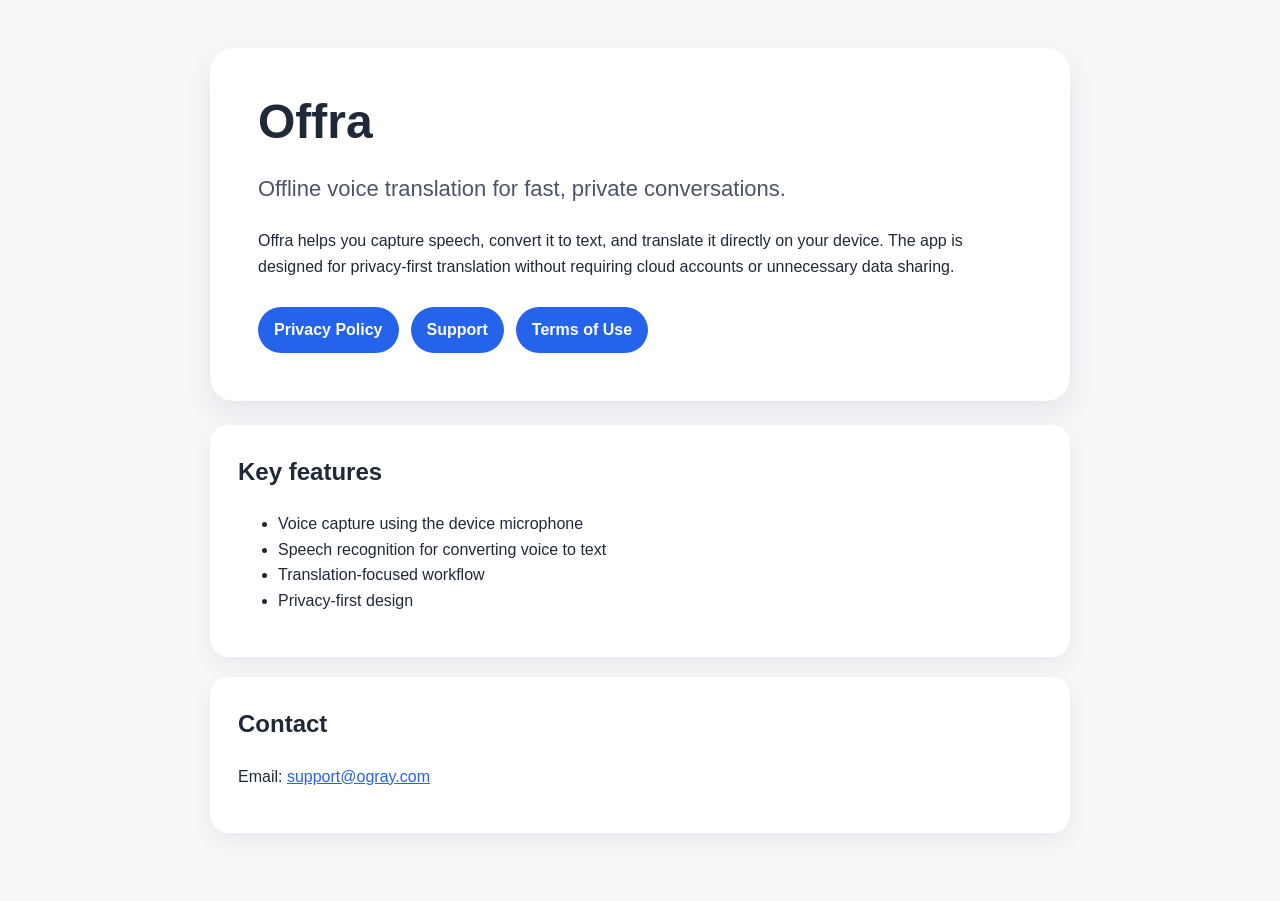
==== index.html @ 6b56398b "initial commit" ====
<!DOCTYPE html>
<html lang="en">
<head>
  <meta charset="UTF-8" />
  <meta name="viewport" content="width=device-width, initial-scale=1.0" />
  <title>Offra - Offline Voice Translation</title>
  <link rel="stylesheet" href="style.css" />
</head>
<body>
  <main class="container">
    <section class="hero">
      <h1>Offra</h1>
      <p class="subtitle">Offline voice translation for fast, private conversations.</p>
      <p>
        Offra helps you capture speech, convert it to text, and translate it directly on your device.
        The app is designed for privacy-first translation without requiring cloud accounts or unnecessary data sharing.
      </p>
      <div class="links">
        <a href="privacy.html">Privacy Policy</a>
        <a href="support.html">Support</a>
        <a href="terms.html">Terms of Use</a>
      </div>
    </section>

    <section class="card">
      <h2>Key features</h2>
      <ul>
        <li>Voice capture using the device microphone</li>
        <li>Speech recognition for converting voice to text</li>
        <li>Translation-focused workflow</li>
        <li>Privacy-first design</li>
      </ul>
    </section>

    <section class="card">
      <h2>Contact</h2>
      <p>Email: <a href="mailto:support@ogray.com">support@ogray.com</a></p>
    </section>
  </main>
</body>
</html>
---- style.css ----
* {
  box-sizing: border-box;
}

body {
  margin: 0;
  font-family: -apple-system, BlinkMacSystemFont, "Segoe UI", Arial, sans-serif;
  background: #f6f7f9;
  color: #1f2937;
  line-height: 1.6;
}

.container {
  max-width: 900px;
  margin: 0 auto;
  padding: 48px 20px;
}

.hero {
  background: #ffffff;
  border-radius: 24px;
  padding: 48px;
  box-shadow: 0 12px 30px rgba(15, 23, 42, 0.08);
  margin-bottom: 24px;
}

h1 {
  font-size: 48px;
  line-height: 1.1;
  margin: 0 0 16px;
}

h2 {
  margin-top: 0;
}

.subtitle {
  font-size: 22px;
  color: #4b5563;
}

.card {
  background: #ffffff;
  border-radius: 18px;
  padding: 28px;
  margin: 20px 0;
  box-shadow: 0 8px 22px rgba(15, 23, 42, 0.06);
}

.links {
  display: flex;
  flex-wrap: wrap;
  gap: 12px;
  margin-top: 28px;
}

a {
  color: #2563eb;
}

.links a {
  display: inline-block;
  text-decoration: none;
  background: #2563eb;
  color: #ffffff;
  padding: 10px 16px;
  border-radius: 999px;
  font-weight: 600;
}

.updated {
  color: #6b7280;
}

@media (max-width: 640px) {
  h1 {
    font-size: 38px;
  }

  .hero {
    padding: 32px 24px;
  }
}
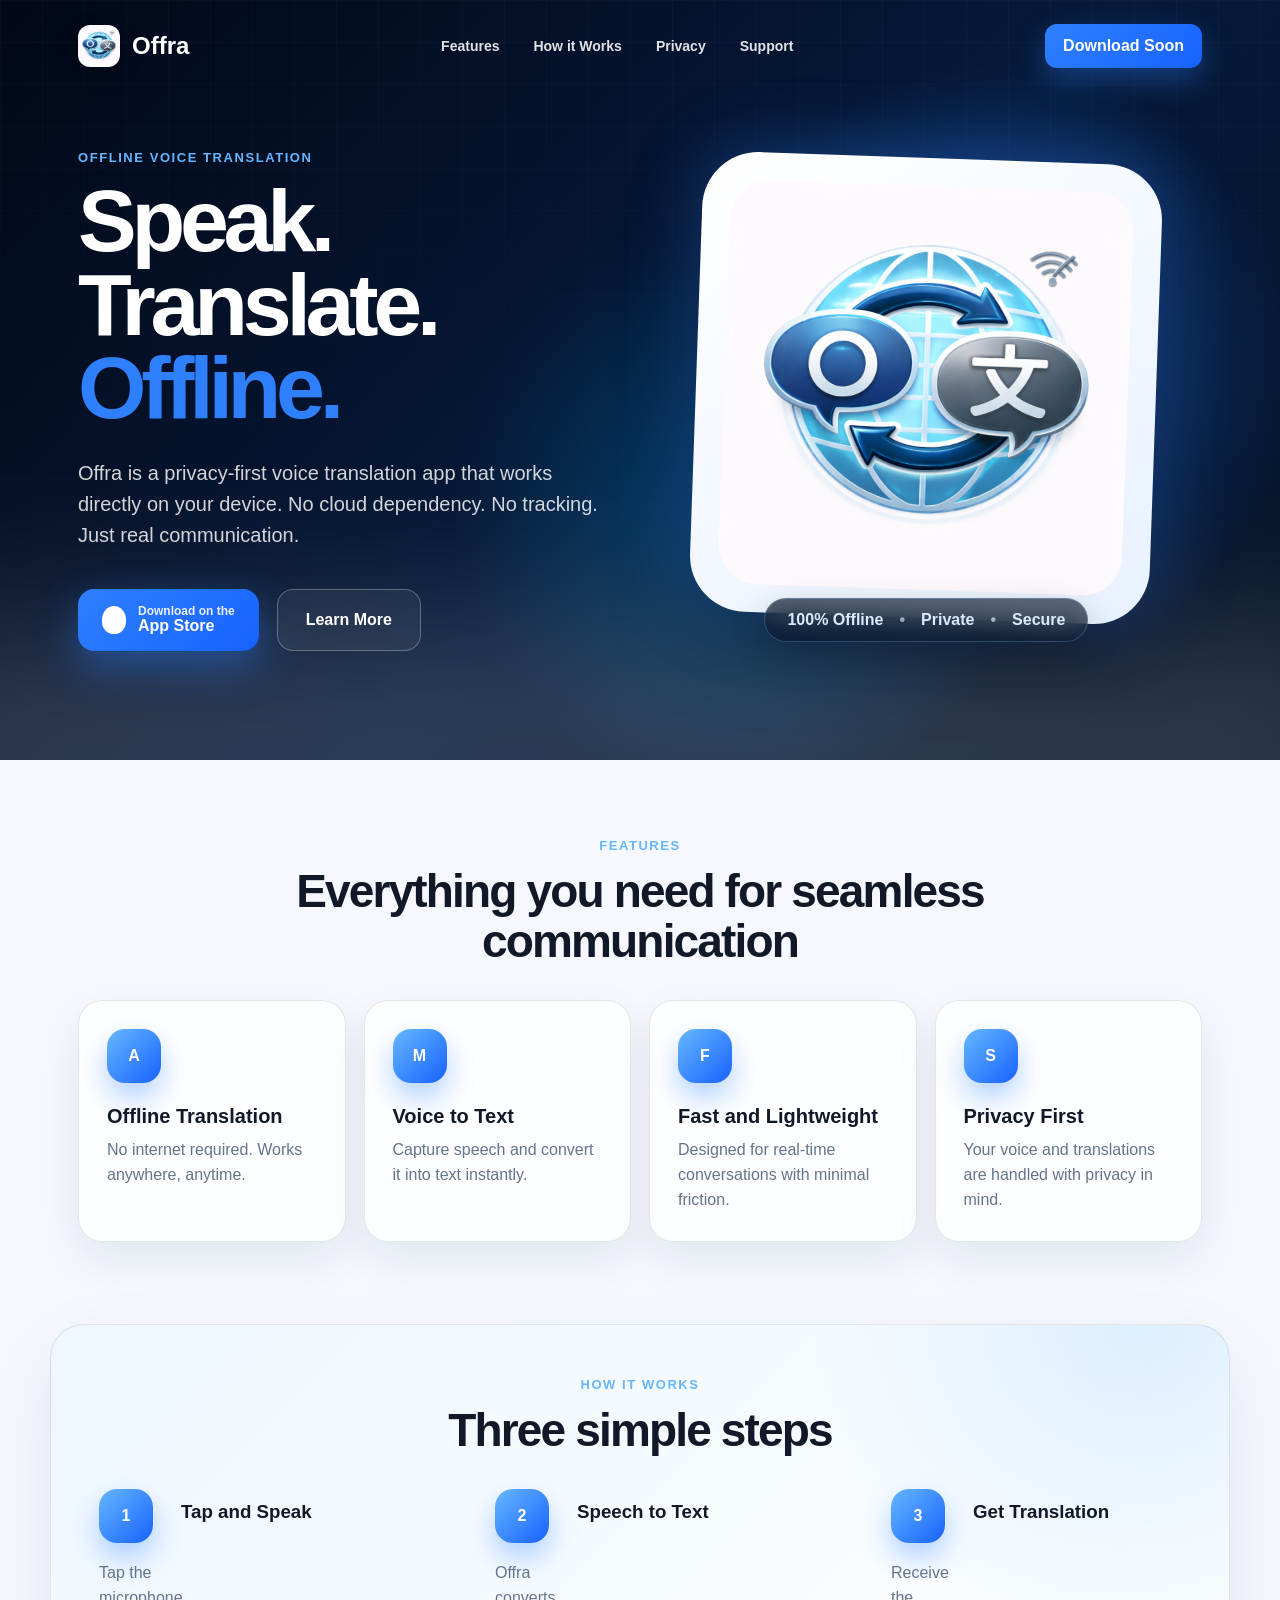
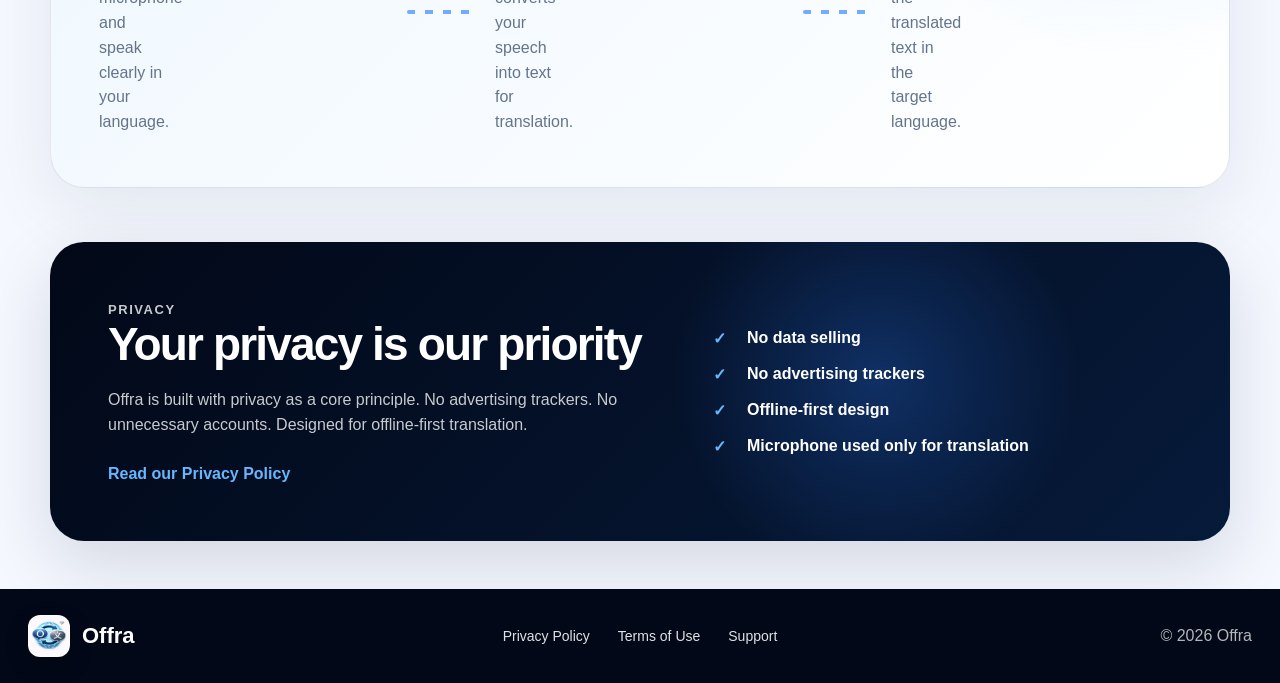
==== commit 0147629b: "updated design" ====
--- a/index.html
+++ b/index.html
@@ -4,38 +4,157 @@
   <meta charset="UTF-8" />
   <meta name="viewport" content="width=device-width, initial-scale=1.0" />
   <title>Offra - Offline Voice Translation</title>
+  <meta name="description" content="Offra is a privacy-first offline voice translation app for fast, secure communication." />
   <link rel="stylesheet" href="style.css" />
 </head>
 <body>
-  <main class="container">
+  <header class="site-header">
+    <a class="brand" href="index.html">
+      <img src="offra-icon.png" alt="Offra app icon" />
+      <span>Offra</span>
+    </a>
+
+    <nav>
+      <a href="#features">Features</a>
+      <a href="#how">How it Works</a>
+      <a href="#privacy">Privacy</a>
+      <a href="support.html">Support</a>
+    </nav>
+
+    <a class="header-button" href="#">Download Soon</a>
+  </header>
+
+  <main>
     <section class="hero">
-      <h1>Offra</h1>
-      <p class="subtitle">Offline voice translation for fast, private conversations.</p>
-      <p>
-        Offra helps you capture speech, convert it to text, and translate it directly on your device.
-        The app is designed for privacy-first translation without requiring cloud accounts or unnecessary data sharing.
-      </p>
-      <div class="links">
-        <a href="privacy.html">Privacy Policy</a>
-        <a href="support.html">Support</a>
-        <a href="terms.html">Terms of Use</a>
+      <div class="hero-bg"></div>
+
+      <div class="hero-content">
+        <div class="hero-text">
+          <p class="eyebrow">Offline voice translation</p>
+          <h1>Speak.<br />Translate.<br /><span>Offline.</span></h1>
+          <p class="hero-description">
+            Offra is a privacy-first voice translation app that works directly on your device.
+            No cloud dependency. No tracking. Just real communication.
+          </p>
+
+          <div class="hero-actions">
+            <a class="app-store-button" href="#">
+              <span class="apple">Apple</span>
+              <span>
+                <small>Download on the</small>
+                App Store
+              </span>
+            </a>
+            <a class="secondary-button" href="#features">Learn More</a>
+          </div>
+        </div>
+
+        <div class="hero-visual">
+          <div class="icon-card">
+            <img src="offra-icon.png" alt="Offra translation icon" />
+          </div>
+          <div class="trust-pill">
+            <span>100% Offline</span>
+            <span>Private</span>
+            <span>Secure</span>
+          </div>
+        </div>
       </div>
     </section>
 
-    <section class="card">
-      <h2>Key features</h2>
-      <ul>
-        <li>Voice capture using the device microphone</li>
-        <li>Speech recognition for converting voice to text</li>
-        <li>Translation-focused workflow</li>
-        <li>Privacy-first design</li>
+    <section id="features" class="section">
+      <p class="section-label">Features</p>
+      <h2>Everything you need for seamless communication</h2>
+
+      <div class="feature-grid">
+        <article class="feature-card">
+          <div class="feature-icon">A</div>
+          <h3>Offline Translation</h3>
+          <p>No internet required. Works anywhere, anytime.</p>
+        </article>
+
+        <article class="feature-card">
+          <div class="feature-icon">M</div>
+          <h3>Voice to Text</h3>
+          <p>Capture speech and convert it into text instantly.</p>
+        </article>
+
+        <article class="feature-card">
+          <div class="feature-icon">F</div>
+          <h3>Fast and Lightweight</h3>
+          <p>Designed for real-time conversations with minimal friction.</p>
+        </article>
+
+        <article class="feature-card">
+          <div class="feature-icon">S</div>
+          <h3>Privacy First</h3>
+          <p>Your voice and translations are handled with privacy in mind.</p>
+        </article>
+      </div>
+    </section>
+
+    <section id="how" class="how-section">
+      <p class="section-label">How it works</p>
+      <h2>Three simple steps</h2>
+
+      <div class="steps">
+        <article class="step">
+          <div class="step-circle">1</div>
+          <h3>Tap and Speak</h3>
+          <p>Tap the microphone and speak clearly in your language.</p>
+        </article>
+
+        <div class="step-line"></div>
+
+        <article class="step">
+          <div class="step-circle">2</div>
+          <h3>Speech to Text</h3>
+          <p>Offra converts your speech into text for translation.</p>
+        </article>
+
+        <div class="step-line"></div>
+
+        <article class="step">
+          <div class="step-circle">3</div>
+          <h3>Get Translation</h3>
+          <p>Receive the translated text in the target language.</p>
+        </article>
+      </div>
+    </section>
+
+    <section id="privacy" class="privacy-section">
+      <div>
+        <p class="section-label">Privacy</p>
+        <h2>Your privacy is our priority</h2>
+        <p>
+          Offra is built with privacy as a core principle. No advertising trackers.
+          No unnecessary accounts. Designed for offline-first translation.
+        </p>
+        <a href="privacy.html">Read our Privacy Policy</a>
+      </div>
+
+      <ul class="privacy-list">
+        <li>No data selling</li>
+        <li>No advertising trackers</li>
+        <li>Offline-first design</li>
+        <li>Microphone used only for translation</li>
       </ul>
     </section>
+  </main>
 
-    <section class="card">
-      <h2>Contact</h2>
-      <p>Email: <a href="mailto:support@ogray.com">support@ogray.com</a></p>
-    </section>
-  </main>
+  <footer>
+    <a class="footer-brand" href="index.html">
+      <img src="offra-icon.png" alt="Offra icon" />
+      <span>Offra</span>
+    </a>
+
+    <div class="footer-links">
+      <a href="privacy.html">Privacy Policy</a>
+      <a href="terms.html">Terms of Use</a>
+      <a href="support.html">Support</a>
+    </div>
+
+    <p>© 2026 Offra</p>
+  </footer>
 </body>
 </html>
--- a/style.css
+++ b/style.css
@@ -2,82 +2,533 @@
   box-sizing: border-box;
 }
 
+:root {
+  --bg: #f5f8ff;
+  --dark: #061226;
+  --darker: #020817;
+  --blue: #2f80ff;
+  --blue-2: #66b7ff;
+  --text: #111827;
+  --muted: #64748b;
+  --card: #ffffff;
+  --border: rgba(15, 23, 42, 0.10);
+  --shadow: 0 24px 70px rgba(15, 23, 42, 0.14);
+}
+
+html {
+  scroll-behavior: smooth;
+}
+
 body {
   margin: 0;
-  font-family: -apple-system, BlinkMacSystemFont, "Segoe UI", Arial, sans-serif;
-  background: #f6f7f9;
-  color: #1f2937;
-  line-height: 1.6;
-}
-
-.container {
-  max-width: 900px;
+  font-family: Inter, -apple-system, BlinkMacSystemFont, "Segoe UI", Arial, sans-serif;
+  background: var(--bg);
+  color: var(--text);
+}
+
+a {
+  color: inherit;
+}
+
+.site-header {
+  position: absolute;
+  z-index: 10;
+  top: 0;
+  left: 0;
+  right: 0;
+  max-width: 1180px;
   margin: 0 auto;
-  padding: 48px 20px;
+  padding: 24px 28px;
+  display: flex;
+  align-items: center;
+  justify-content: space-between;
+  color: white;
+}
+
+.brand,
+.footer-brand {
+  display: flex;
+  align-items: center;
+  gap: 12px;
+  text-decoration: none;
+  font-weight: 800;
+  font-size: 24px;
+}
+
+.brand img,
+.footer-brand img {
+  width: 42px;
+  height: 42px;
+  border-radius: 12px;
+  box-shadow: 0 8px 22px rgba(0, 0, 0, 0.22);
+}
+
+nav {
+  display: flex;
+  align-items: center;
+  gap: 34px;
+  font-weight: 700;
+  font-size: 14px;
+}
+
+nav a,
+.footer-links a {
+  text-decoration: none;
+  opacity: 0.88;
+}
+
+nav a:hover,
+.footer-links a:hover {
+  opacity: 1;
+}
+
+.header-button {
+  text-decoration: none;
+  background: linear-gradient(135deg, #2f80ff, #1762ff);
+  color: white;
+  padding: 13px 18px;
+  border-radius: 12px;
+  font-weight: 800;
+  box-shadow: 0 12px 30px rgba(47, 128, 255, 0.35);
 }
 
 .hero {
-  background: #ffffff;
+  min-height: 760px;
+  position: relative;
+  overflow: hidden;
+  background:
+    radial-gradient(circle at 78% 48%, rgba(47, 128, 255, 0.46), transparent 28%),
+    radial-gradient(circle at 58% 68%, rgba(3, 169, 244, 0.28), transparent 32%),
+    linear-gradient(135deg, var(--darker), #061a3a 55%, #041226);
+  color: white;
+}
+
+.hero-bg {
+  position: absolute;
+  inset: 0;
+  background:
+    linear-gradient(rgba(255, 255, 255, 0.025) 1px, transparent 1px),
+    linear-gradient(90deg, rgba(255, 255, 255, 0.025) 1px, transparent 1px);
+  background-size: 42px 42px;
+  mask-image: linear-gradient(to bottom, black, transparent 75%);
+}
+
+.hero::after {
+  content: "";
+  position: absolute;
+  left: -10%;
+  right: -10%;
+  bottom: -120px;
+  height: 260px;
+  background: white;
+  filter: blur(80px);
+  opacity: 0.16;
+}
+
+.hero-content {
+  position: relative;
+  z-index: 2;
+  max-width: 1180px;
+  margin: 0 auto;
+  padding: 150px 28px 100px;
+  display: grid;
+  grid-template-columns: 1fr 1.05fr;
+  align-items: center;
+  gap: 48px;
+}
+
+.eyebrow,
+.section-label {
+  margin: 0 0 14px;
+  color: var(--blue-2);
+  text-transform: uppercase;
+  letter-spacing: 0.12em;
+  font-size: 13px;
+  font-weight: 900;
+}
+
+h1 {
+  margin: 0;
+  font-size: clamp(56px, 8vw, 88px);
+  line-height: 0.95;
+  letter-spacing: -0.06em;
+}
+
+h1 span {
+  color: var(--blue);
+}
+
+.hero-description {
+  max-width: 520px;
+  margin: 28px 0 0;
+  color: rgba(255, 255, 255, 0.82);
+  font-size: 20px;
+  line-height: 1.55;
+}
+
+.hero-actions {
+  display: flex;
+  align-items: center;
+  gap: 18px;
+  margin-top: 38px;
+  flex-wrap: wrap;
+}
+
+.app-store-button,
+.secondary-button {
+  min-height: 62px;
+  display: inline-flex;
+  align-items: center;
+  justify-content: center;
+  text-decoration: none;
+  border-radius: 16px;
+  font-weight: 900;
+}
+
+.app-store-button {
+  gap: 12px;
+  padding: 12px 24px;
+  background: linear-gradient(135deg, #2f80ff, #1762ff);
+  color: white;
+  box-shadow: 0 16px 40px rgba(47, 128, 255, 0.42);
+}
+
+.app-store-button small {
+  display: block;
+  font-size: 12px;
+  line-height: 1;
+  opacity: 0.9;
+}
+
+.apple {
+  font-size: 0;
+  width: 24px;
+  height: 28px;
+  border-radius: 50% 50% 45% 45%;
+  background: white;
+  position: relative;
+}
+
+.secondary-button {
+  padding: 0 28px;
+  border: 1px solid rgba(255, 255, 255, 0.28);
+  background: rgba(255, 255, 255, 0.06);
+  backdrop-filter: blur(14px);
+}
+
+.hero-visual {
+  display: grid;
+  place-items: center;
+}
+
+.icon-card {
+  width: min(460px, 90vw);
+  aspect-ratio: 1;
+  display: grid;
+  place-items: center;
+  border-radius: 56px;
+  background: linear-gradient(145deg, #ffffff, #e7f1ff);
+  box-shadow:
+    0 34px 80px rgba(0, 0, 0, 0.38),
+    0 0 70px rgba(47, 128, 255, 0.42);
+  transform: rotate(2deg);
+}
+
+.icon-card img {
+  width: 88%;
+  height: 88%;
+  object-fit: contain;
+  border-radius: 40px;
+}
+
+.trust-pill {
+  margin-top: -20px;
+  padding: 12px 22px;
+  border-radius: 999px;
+  display: flex;
+  gap: 16px;
+  align-items: center;
+  color: #dbeafe;
+  background: rgba(4, 18, 38, 0.62);
+  border: 1px solid rgba(147, 197, 253, 0.25);
+  backdrop-filter: blur(14px);
+  box-shadow: 0 12px 35px rgba(0, 0, 0, 0.22);
+  font-weight: 800;
+}
+
+.trust-pill span + span::before {
+  content: "•";
+  margin-right: 16px;
+  opacity: 0.65;
+}
+
+.section {
+  max-width: 1180px;
+  margin: 0 auto;
+  padding: 78px 28px 40px;
+  text-align: center;
+}
+
+.section h2,
+.how-section h2,
+.privacy-section h2 {
+  margin: 0 auto 34px;
+  max-width: 720px;
+  font-size: clamp(34px, 4vw, 46px);
+  line-height: 1.08;
+  letter-spacing: -0.04em;
+}
+
+.feature-grid {
+  display: grid;
+  grid-template-columns: repeat(4, 1fr);
+  gap: 18px;
+  margin-top: 26px;
+  text-align: left;
+}
+
+.feature-card {
+  padding: 28px;
+  min-height: 210px;
   border-radius: 24px;
-  padding: 48px;
-  box-shadow: 0 12px 30px rgba(15, 23, 42, 0.08);
-  margin-bottom: 24px;
-}
-
-h1 {
-  font-size: 48px;
-  line-height: 1.1;
-  margin: 0 0 16px;
-}
-
-h2 {
-  margin-top: 0;
-}
-
-.subtitle {
+  background: rgba(255, 255, 255, 0.82);
+  border: 1px solid var(--border);
+  box-shadow: 0 18px 45px rgba(15, 23, 42, 0.08);
+}
+
+.feature-icon,
+.step-circle {
+  display: grid;
+  place-items: center;
+  width: 54px;
+  height: 54px;
+  border-radius: 18px;
+  color: white;
+  background: linear-gradient(135deg, #66b7ff, #1762ff);
+  font-weight: 900;
+  box-shadow: 0 14px 28px rgba(47, 128, 255, 0.35);
+}
+
+.feature-card h3 {
+  margin: 22px 0 10px;
+  font-size: 20px;
+}
+
+.feature-card p,
+.step p,
+.privacy-section p {
+  color: var(--muted);
+  line-height: 1.55;
+  margin: 0;
+}
+
+.how-section {
+  max-width: 1180px;
+  margin: 42px auto 0;
+  padding: 52px 48px;
+  text-align: center;
+  border-radius: 34px;
+  background:
+    radial-gradient(circle at 93% 0%, rgba(102, 183, 255, 0.2), transparent 28%),
+    linear-gradient(135deg, #eef7ff, #ffffff);
+  border: 1px solid var(--border);
+  box-shadow: 0 24px 70px rgba(15, 23, 42, 0.08);
+}
+
+.steps {
+  display: grid;
+  grid-template-columns: 1fr 70px 1fr 70px 1fr;
+  gap: 18px;
+  align-items: center;
+  text-align: left;
+}
+
+.step {
+  display: grid;
+  grid-template-columns: 64px 1fr;
+  gap: 18px;
+  align-items: center;
+}
+
+.step h3 {
+  margin: 0 0 8px;
+}
+
+.step-line {
+  height: 4px;
+  border-radius: 999px;
+  background: repeating-linear-gradient(90deg, #2f80ff 0 8px, transparent 8px 18px);
+  opacity: 0.65;
+}
+
+.privacy-section {
+  max-width: 1180px;
+  margin: 54px auto 0;
+  padding: 58px;
+  display: grid;
+  grid-template-columns: 1.1fr 0.9fr;
+  gap: 44px;
+  align-items: center;
+  color: white;
+  border-radius: 34px;
+  background:
+    radial-gradient(circle at 70% 45%, rgba(47, 128, 255, 0.26), transparent 24%),
+    linear-gradient(135deg, var(--darker), #061a3a);
+  box-shadow: var(--shadow);
+}
+
+.privacy-section h2 {
+  margin-left: 0;
+  margin-bottom: 18px;
+}
+
+.privacy-section p {
+  color: rgba(255, 255, 255, 0.78);
+  max-width: 590px;
+}
+
+.privacy-section a {
+  display: inline-block;
+  margin-top: 28px;
+  color: #66b7ff;
+  font-weight: 900;
+  text-decoration: none;
+}
+
+.privacy-list {
+  margin: 0;
+  padding: 0;
+  list-style: none;
+  display: grid;
+  gap: 18px;
+}
+
+.privacy-list li {
+  padding-left: 34px;
+  position: relative;
+  font-weight: 800;
+}
+
+.privacy-list li::before {
+  content: "✓";
+  position: absolute;
+  left: 0;
+  color: #66b7ff;
+}
+
+footer {
+  margin-top: 48px;
+  padding: 26px 28px;
+  background: #020817;
+  color: white;
+  display: grid;
+  grid-template-columns: 1fr auto 1fr;
+  align-items: center;
+  gap: 22px;
+}
+
+.footer-brand {
   font-size: 22px;
-  color: #4b5563;
-}
-
-.card {
-  background: #ffffff;
-  border-radius: 18px;
-  padding: 28px;
-  margin: 20px 0;
-  box-shadow: 0 8px 22px rgba(15, 23, 42, 0.06);
-}
-
-.links {
+}
+
+.footer-links {
   display: flex;
-  flex-wrap: wrap;
-  gap: 12px;
-  margin-top: 28px;
-}
-
-a {
-  color: #2563eb;
-}
-
-.links a {
-  display: inline-block;
-  text-decoration: none;
-  background: #2563eb;
-  color: #ffffff;
-  padding: 10px 16px;
-  border-radius: 999px;
-  font-weight: 600;
-}
-
-.updated {
-  color: #6b7280;
-}
-
-@media (max-width: 640px) {
-  h1 {
-    font-size: 38px;
-  }
-
-  .hero {
-    padding: 32px 24px;
-  }
-}
+  gap: 28px;
+  font-size: 14px;
+}
+
+footer p {
+  justify-self: end;
+  margin: 0;
+  color: rgba(255, 255, 255, 0.7);
+}
+
+@media (max-width: 900px) {
+  .site-header {
+    position: relative;
+    background: #020817;
+  }
+
+  nav {
+    display: none;
+  }
+
+  .hero-content {
+    grid-template-columns: 1fr;
+    padding-top: 64px;
+    text-align: center;
+  }
+
+  .hero-description {
+    margin-left: auto;
+    margin-right: auto;
+  }
+
+  .hero-actions {
+    justify-content: center;
+  }
+
+  .feature-grid {
+    grid-template-columns: repeat(2, 1fr);
+  }
+
+  .steps {
+    grid-template-columns: 1fr;
+  }
+
+  .step-line {
+    display: none;
+  }
+
+  .privacy-section {
+    grid-template-columns: 1fr;
+  }
+
+  footer {
+    grid-template-columns: 1fr;
+    text-align: center;
+  }
+
+  .footer-brand,
+  footer p {
+    justify-self: center;
+  }
+
+  .footer-links {
+    justify-content: center;
+    flex-wrap: wrap;
+  }
+}
+
+@media (max-width: 560px) {
+  .header-button {
+    display: none;
+  }
+
+  .feature-grid {
+    grid-template-columns: 1fr;
+  }
+
+  .how-section,
+  .privacy-section {
+    margin-left: 18px;
+    margin-right: 18px;
+    padding: 34px 24px;
+  }
+
+  .step {
+    grid-template-columns: 1fr;
+    text-align: center;
+    justify-items: center;
+  }
+
+  .trust-pill {
+    flex-direction: column;
+    gap: 6px;
+  }
+
+  .trust-pill span + span::before {
+    content: "";
+    margin: 0;
+  }
+}
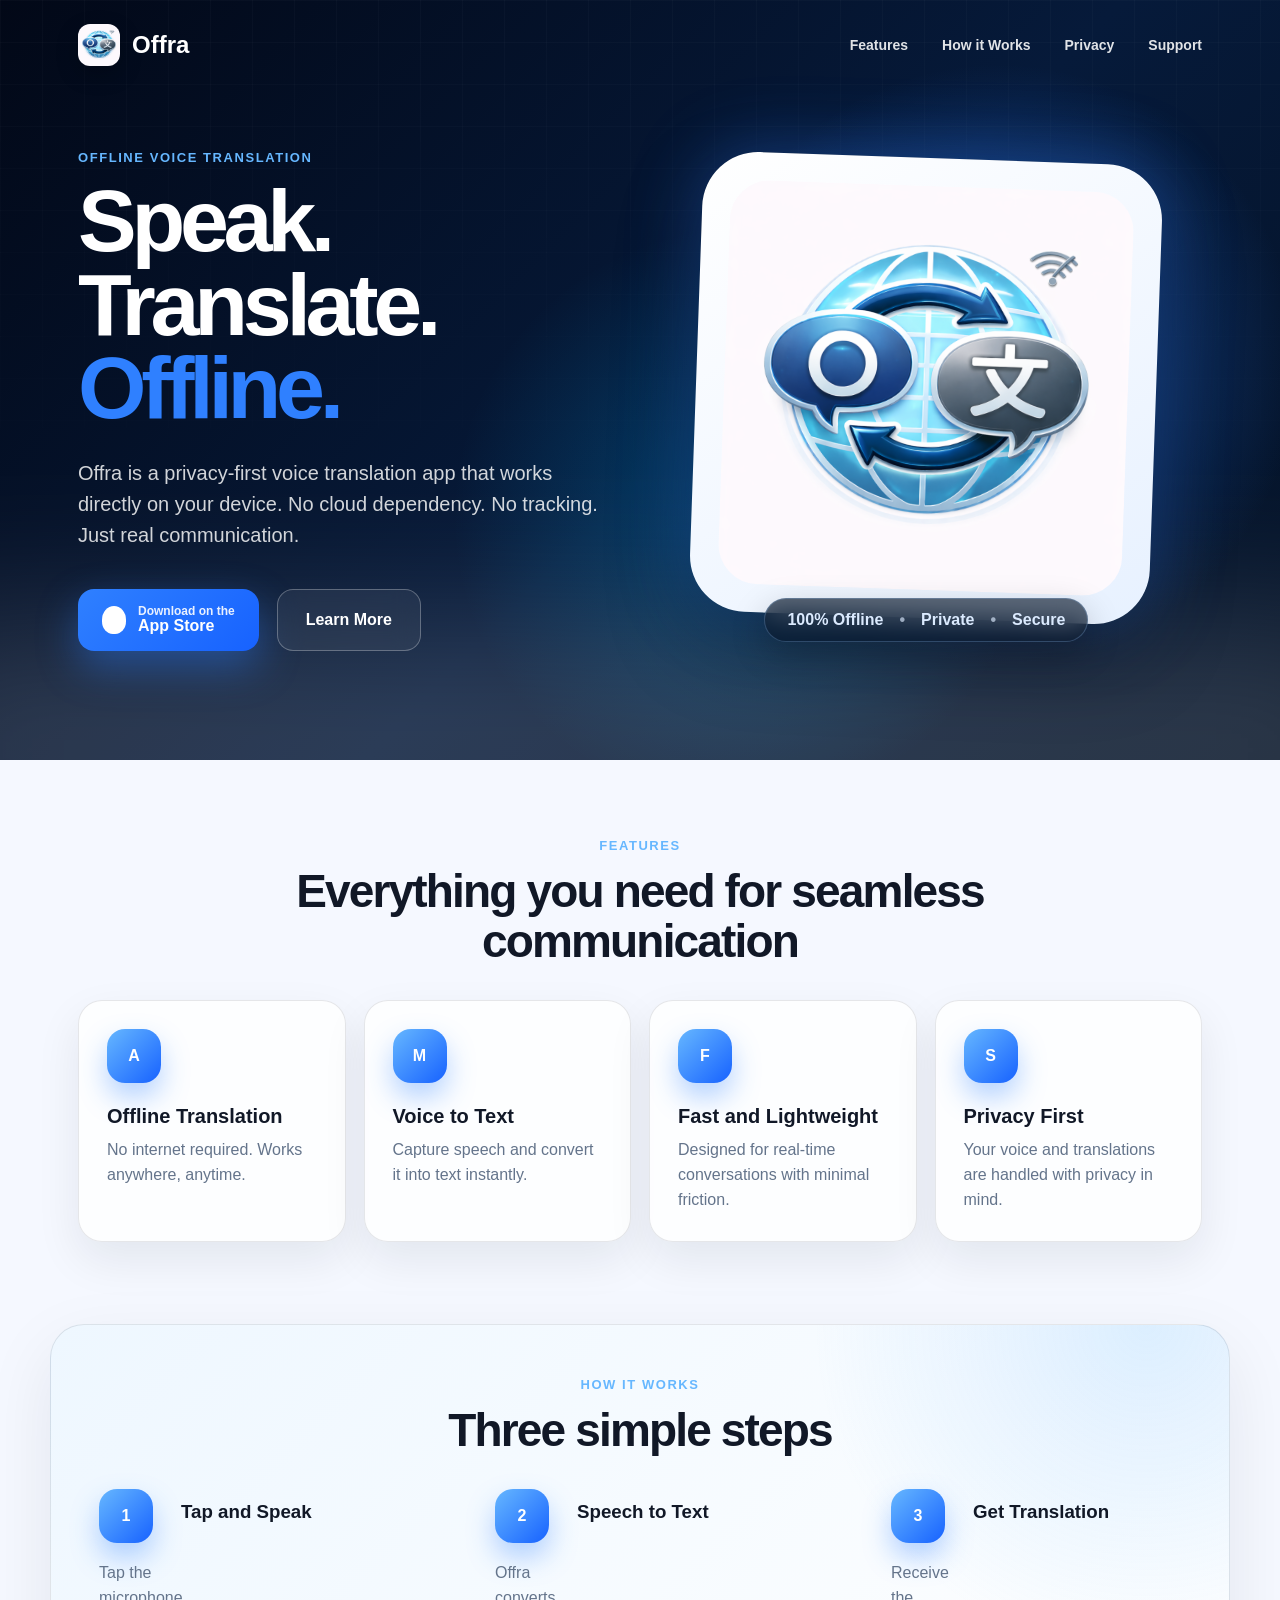
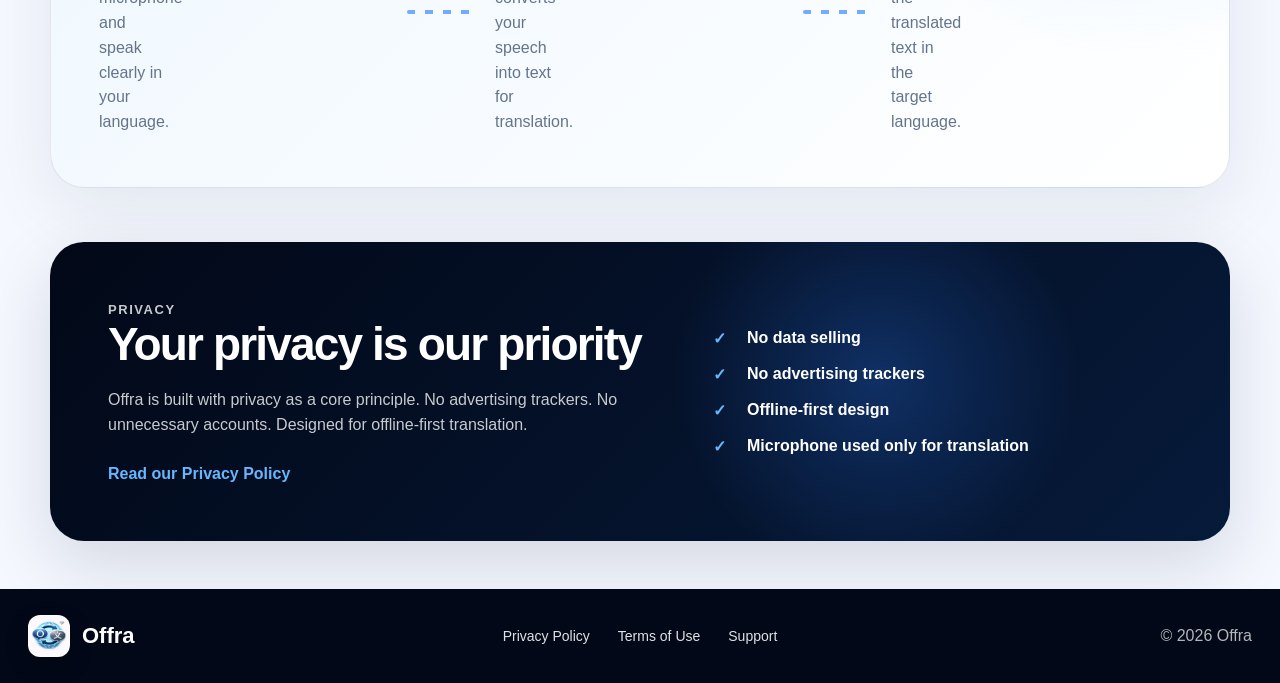
==== commit 77d9802b: "removed Download soon" ====
--- a/index.html
+++ b/index.html
@@ -21,7 +21,6 @@
       <a href="support.html">Support</a>
     </nav>
 
-    <a class="header-button" href="#">Download Soon</a>
   </header>
 
   <main>
@@ -38,7 +37,7 @@
           </p>
 
           <div class="hero-actions">
-            <a class="app-store-button" href="#">
+            <a class="app-store-button" href="https://apps.apple.com/ua/app/offra/id6763725699">
               <span class="apple">Apple</span>
               <span>
                 <small>Download on the</small>
